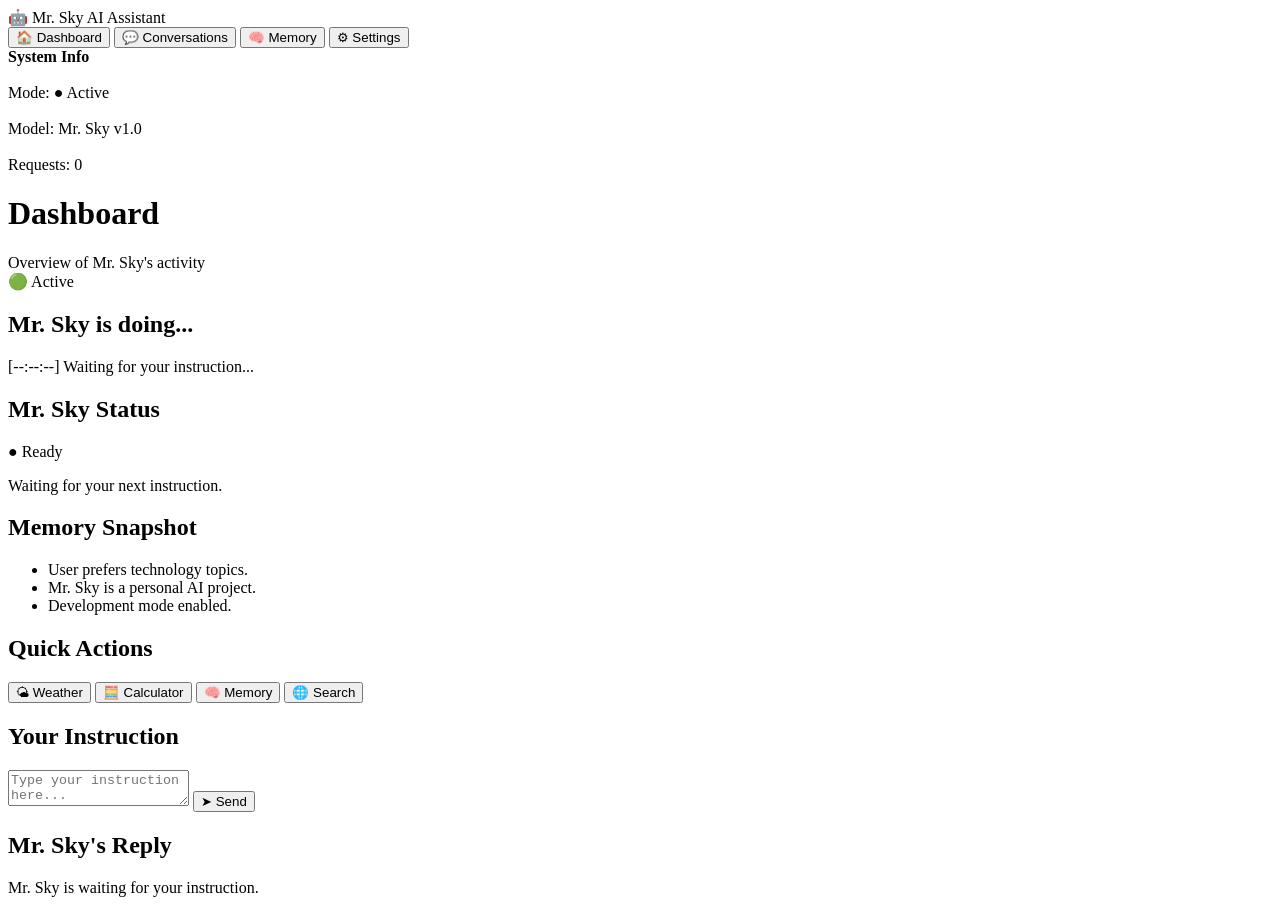
==== sky.html @ 9cf913b3 "Add files via upload" ====
<!-- Version Decleration -->
<!DOCTYPE html>

<html lang="en">

    <!-- HEAD -->
    <head>

        <!-- Meta Data -->
        <meta charset = "UTF-8">
        <meta name = "viewport" content="width=device-width, initial-scale = 1.0">
        
        <!-- Title -->
        <title>Mr. Sky - Dashboard</title>
        
        <!-- External Files -->
        <link rel = "stylesheet" href = "Stylesheets/sky.css">
    </head>

    <!-- BODY -->
    <body>

        <!-- Main Container -->
        <div class = "app">

            <!-- Sidebar -->
            <aside class = "sidebar">

                <!-- Heading -->
                <div class = "brand">
                    🤖 Mr. Sky
                    <span>AI Assistant</span>
                 </div>

                 <!-- Navigator-->
                 <nav class = "nav">

                      <!-- Dashboard -->
                     <button class = "active">
                     🏠 Dashboard
                    </button>

                    <!-- Conversations -->
                    <button>
                        💬 Conversations
                    </button>

                    <!-- Memory -->
                    <button>
                        🧠 Memory
                    </button>

                    <!-- Settings -->
                    <button>
                        ⚙ Settings
                    </button>
                </nav>

                <!-- System -->
                <div class = "system">

                    <strong>System Info</strong>

                    <!-- Line break-->
                    <br><br>

                    Mode:
                    <span class = "online">● Active</span>

                    <!-- Line Break -->
                    <br><br>

                    Model:
                    Mr. Sky v1.0

                   <!-- Line Break -->
                   <br><br>

                    Requests:
                    <span id = "requestCount">0</span>
                </div>
            </aside>

            <!-- Main Content -->
            <main>
            
                <!-- Topbar -->
                <div class = "topbar">

                    <!-- # -->
                    <div id = "heading">

                        <!-- Title & Sub-title -->
                        <h1>Dashboard</h1>
                        <div class = "subtitle">
                            Overview of Mr. Sky's activity
                        </div>
                    </div>

                    <!-- Status Bar -->
                    <div class = "status">
                        🟢 Active
                    </div>
                </div>
                
                <!-- Grid -->
                <section class = "grid">

                    <!-- Activity -->
                    <div class = "panel activity">

                         <!-- Heading -->
                        <h2>
                            Mr. Sky is doing...
                        </h2>

                        <!-- Logs -->
                        <div class = "log" id = "log">

                            <!-- Each Line -->
                            <div class = "line">

                                <!-- Time of Activity -->
                                <span class = "time">
                                    [--:--:--] Waiting for your instruction...
                                </span>
                            </div>
                        </div>
                    </div>

                    <!-- Right side panels -->
                    <div class = "side-stack">

                        <!-- Status -->
                        <div class = "panel" id = "status">

                            <!-- Heading -->
                            <h2>
                                Mr. Sky Status
                            </h2>

                             <!-- Availability -->
                            <div class = "online">
                                ● Ready
                            </div>

                            <!-- Current Approach -->
                            <p>
                                Waiting for your next instruction.
                            </p>
                        </div>

                        <!-- Memory -->
                        <div class = "panel" id = "memory">

                            <!-- Heading -->
                            <h2>
                                Memory Snapshot
                            </h2>

                            <!-- List -->
                            <ul>

                                <!-- Items -->
                                <li>User prefers technology topics.</li>
                                <li>Mr. Sky is a personal AI project.</li>
                                <li>Development mode enabled.</li>
                            </ul>
                        </div>

                        <!-- Quick actions -->
                        <div class = "panel" id = "quick">

                        <!-- Heading -->
                           <h2>
                               Quick Actions
                           </h2>

                               <!-- Tools -->
                               <div class = "content">

                                   <!-- Weather Tool -->
                                   <button
                                   onclick = "quick('What is the weather?')">
                                       🌤 Weather
                                   </button>

                                   <!-- Calculator -->
                                   <button
                                   onclick="quick('Open calculator')">
                                       🧮 Calculator
                                  </button>

                                  <!-- Memory -->
                                  <button
                                  onclick="quick('Show my memory')">
                                      🧠 Memory
                                  </button>

                                  <!-- Web Search Option -->
                                  <button
                                  onclick="quick('Search the web')">
                                      🌐 Search
                                 </button>
                             </div>
                        </div>
                    </div>
                </section>

                <!-- Input + Reply -->
                <section class = "bottom">

                    <!-- User input -->
                    <div class = "panel">

                        <!-- Heading -->
                        <h2>
                            Your Instruction
                        </h2>

                        <!-- Input Area -->
                        <textarea
                            id = "input"
                            placeholder = "Type your instruction here..."></textarea>

                        <!-- Send Button -->
                        <button
                            class = "send"
                            onclick = "sendMessage()">

                            <!-- Written Content -->
                            ➤ Send
                        </button>
                    </div>

                    <!-- Mr. Sky reply -->
                    <div class = "panel">

                        <!-- Heading -->
                        <h2>
                            Mr. Sky's Reply
                        </h2>

                        <!-- Mr. Sky's Reply -->
                        <div
                            class = "reply"
                            id = "reply">

                            <!-- Written Content -->
                            Mr. Sky is waiting for your instruction.
                        </div>
                    </div>
                </section>
            </main>
        </div>
        
        <!-- Script -->
        <script src = "Scripts/sky.js"></script>
    </body>
</html>
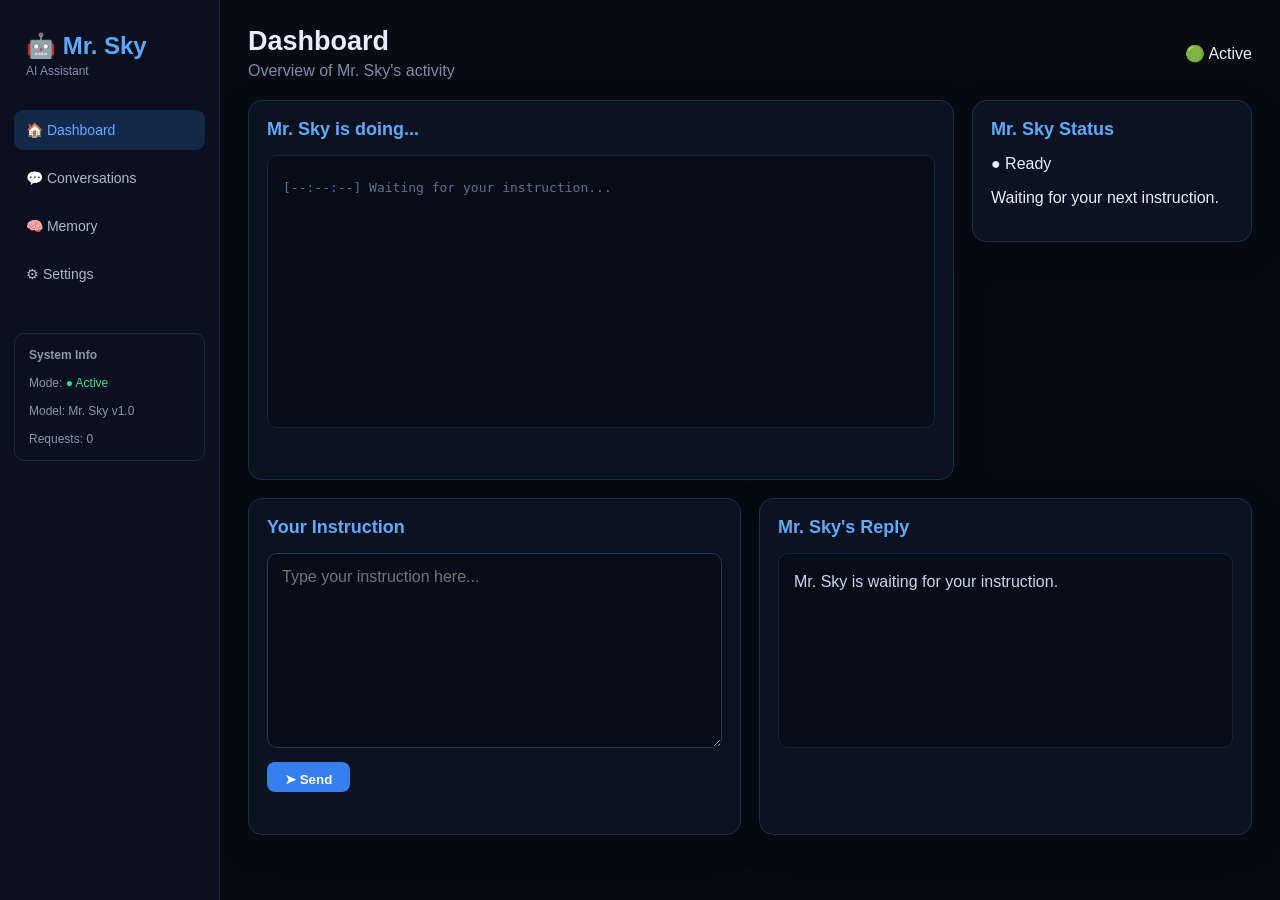
==== commit ebb37b09: "Update sky.html" ====
--- a/sky.html
+++ b/sky.html
@@ -14,7 +14,7 @@
         <title>Mr. Sky - Dashboard</title>
         
         <!-- External Files -->
-        <link rel = "stylesheet" href = "Stylesheets/sky.css">
+        <link rel = "stylesheet" href = "StyleSheets/sky.css">
     </head>
 
     <!-- BODY -->
@@ -257,4 +257,4 @@
         <!-- Script -->
         <script src = "Scripts/sky.js"></script>
     </body>
-</html>+</html>
--- a/StyleSheets/sky.css
+++ b/StyleSheets/sky.css
@@ -0,0 +1,346 @@
+* {
+    box-sizing: border-box;
+}
+
+body {
+    margin: 0;
+    
+    font-family: Arial, sans-serif;
+    
+    background: #070b14;
+    color: #e8eefc;
+}
+
+.panel {
+    background: #0b1220;
+    border: 1px solid #1d304d;
+    border-radius: 14px;
+    padding: 18px;
+    box-shadow: 0 10px 35px rgba(0,0,0,.18);
+}
+
+.panel h2 {
+    margin: 0 0 15px;
+    font-size: 18px;
+    color: #61aaff;
+}
+
+.app {
+    display: grid;
+    grid-template-columns: 220px 1fr;
+    
+    width: 100%;
+    height: 100vh;
+}
+
+.app .sidebar {
+    background: #0a1020;
+    
+    border-right: 1px solid #1c2942;
+    
+    padding: 22px 14px;
+    
+    overflow-y: auto;
+    overflox-x: hidden;
+    
+    min-height: 0;
+    height: 100%;
+}
+
+.app .sidebar .brand {
+    font-size: 24px;
+    font-weight: bold;
+    color: #5da9ff;
+    padding: 10px 12px 28px;
+}
+
+.app .sidebar .brand span {
+    display: block;
+    font-size: 12px;
+    color: #8290aa;
+    font-weight: normal;
+    margin-top: 4px;
+}
+
+.app .sidebar .nav button {
+    width: 100%;
+    padding: 12px;
+    margin: 4px 0;
+    border: 0;
+    border-radius: 9px;
+    background: transparent;
+    color: #aab7ce;
+    text-align: left;
+    cursor: pointer;
+    font-size: 14px;
+}
+
+.app .sidebar .nav button:hover,
+.app .sidebar .nav button.active {
+    background: #14294a;
+    color: #62aaff;
+}
+
+.app .sidebar .system {
+    margin-top: 35px;
+    padding: 14px;
+    border: 1px solid #1c2942;
+    border-radius: 10px;
+    color: #8996ad;
+    font-size: 12px;
+}
+
+.app .sidebar .online {
+    color: #38d996;
+}
+
+.app main {
+    padding: 28px;
+    margin: auto;
+    
+    overflow-y: auto;
+    overflow-x: hidden;
+    
+    min-height: 0;
+    height: 100%;
+    width: clamp(0px, 100%, 1500px);
+}
+
+.app main .topbar {
+    display: flex;
+    justify-content: space-between;
+    align-items: center;
+    margin-bottom: 22px;
+    
+    height: clamp(50px, 1vh, 5%);
+}
+
+.app main .topbar #heading h1 {
+    margin: 0;
+    font-size: 27px;
+}
+
+.app main .topbar #heading .subtitle {
+    color: #7f8ca5;
+    margin-top: 5px;
+}
+
+.app main topbar .status {
+    padding: 10px 15px;
+    border: 1px solid #1d304d;
+    border-radius: 20px;
+    background: #0c1526;
+}
+
+.app main .grid {
+    display: grid;
+    grid-template-columns: minmax(0, 1fr) 280px;
+    gap: 18px;
+    height: 45%;
+}
+
+.app main .grid .activity {
+    height: 100%;
+}
+
+.app main .activity #log {
+    height: 80%;
+    overflow-y: auto;
+    background: #070d18;
+    border: 1px solid #16243b;
+    border-radius: 10px;
+    padding: 15px;
+
+    font-family: Consolas, monospace;
+    font-size: 13px;
+}
+
+.app main .activity #log .line {
+    padding: 9px 0;
+    border-bottom: 1px solid #111c2e;
+    color: #aebbd0;
+}
+
+.app main .activity #log .line:last-child {
+    border-bottom: 0;
+}
+
+.app main .activity #log .line .time{
+    color: #60728e;
+}
+
+.app main .activity #log .line .done{
+    color: #39d995;
+}
+
+.app main .activity #log .line .working{
+    color: #65aaff;
+}
+
+.app main .activity #log .line .init{
+    color: #535353;
+}
+
+.app main .activity #log .line .error{
+    color: #ff000a;
+}
+
+.app main .grid .side-stack {
+    display: flex;
+    flex-direction: column;
+    gap: 18px;
+}
+
+.app main .grid .side-stack #memory{
+    display: none;
+}
+
+.app main .grid .side-stack #memory li {
+    margin: 10px 0;
+    color: #aebbd0;
+}
+
+.app main .grid .side-stack #quick {
+    display: none; /* grid */
+    grid-template-columns: 1fr 1fr;
+    gap: 8px;
+}
+
+.app main #quick .content button {
+    padding: 10px;
+    border: 1px solid #263957;
+    border-radius: 8px;
+    background: #0d182a;
+    color: #cbd6e9;
+    cursor: pointer;
+}
+
+.app main #quick .content button:hover {
+    background: #14233b;
+}
+
+.app main .bottom {
+    display: grid;
+    grid-template-columns: 1fr 1fr;
+    gap: 18px;
+    margin-top: 18px;
+    height: 40%;
+}
+
+.app main .bottom panel{
+    height: 100%;
+}
+
+.app main textarea {
+    width: 100%;
+    height: 65%;
+    resize: vertical;
+
+    border: 1px solid #263957;
+    border-radius: 10px;
+
+    background: #070d18;
+    color: #e8eefc;
+
+    padding: 14px;
+    font: inherit;
+
+    outline: none;
+}
+
+.app main textarea:focus {
+    border-color: #4f9cff;
+}
+
+.app main .send {
+    margin-top: 10px;
+    padding: 10px 18px;
+
+    border: 0;
+    border-radius: 8px;
+
+    background: #367ff0;
+    color: white;
+
+    cursor: pointer;
+    font-weight: bold;
+    
+    height: 30px;
+}
+
+.app main .send:hover {
+    background: #4b91ff;
+}
+
+.app main .reply {
+    height: 65%;
+
+    background: #070d18;
+    border: 1px solid #16243b;
+    border-radius: 10px;
+
+    padding: 15px;
+
+    line-height: 1.6;
+    color: #cbd6e9;
+}
+
+/* Mobile */
+@media (max-width: 850px) {
+
+    .app {
+        grid-template-columns: 1fr;
+    }
+
+    .app .sidebar {
+        border-right: 0;
+        border-bottom: 1px solid #1c2942;
+        overflow: auto;
+        height: auto;
+    }
+
+    .app .sidebar .nav {
+        display: flex;
+        overflow-x: auto;
+        gap: 5px;
+    }
+
+    .app sidevar .nav button {
+        white-space: nowrap;
+        width: auto;
+    }
+
+    .app .sidebar .system {
+        display: none;
+    }
+    
+    .app main {
+        padding: 18px;
+        overflow: auto;
+        height: auto;
+    }
+
+    .app main .grid,
+    .app main .bottom {
+        grid-template-columns: 1fr;
+    }
+    
+    .app main .grid activity{
+        height: 100%;
+    }
+    
+    .app main .grid .side-stack{
+        display: none;
+    }
+    
+    .app main .bottom{
+        display: flex;
+        flex-direction: column;
+        justify-content: space-between;
+        align-items: space-between;
+    }
+    
+    .app main .bottom .panel{
+        width: 45%;
+    }
+}
